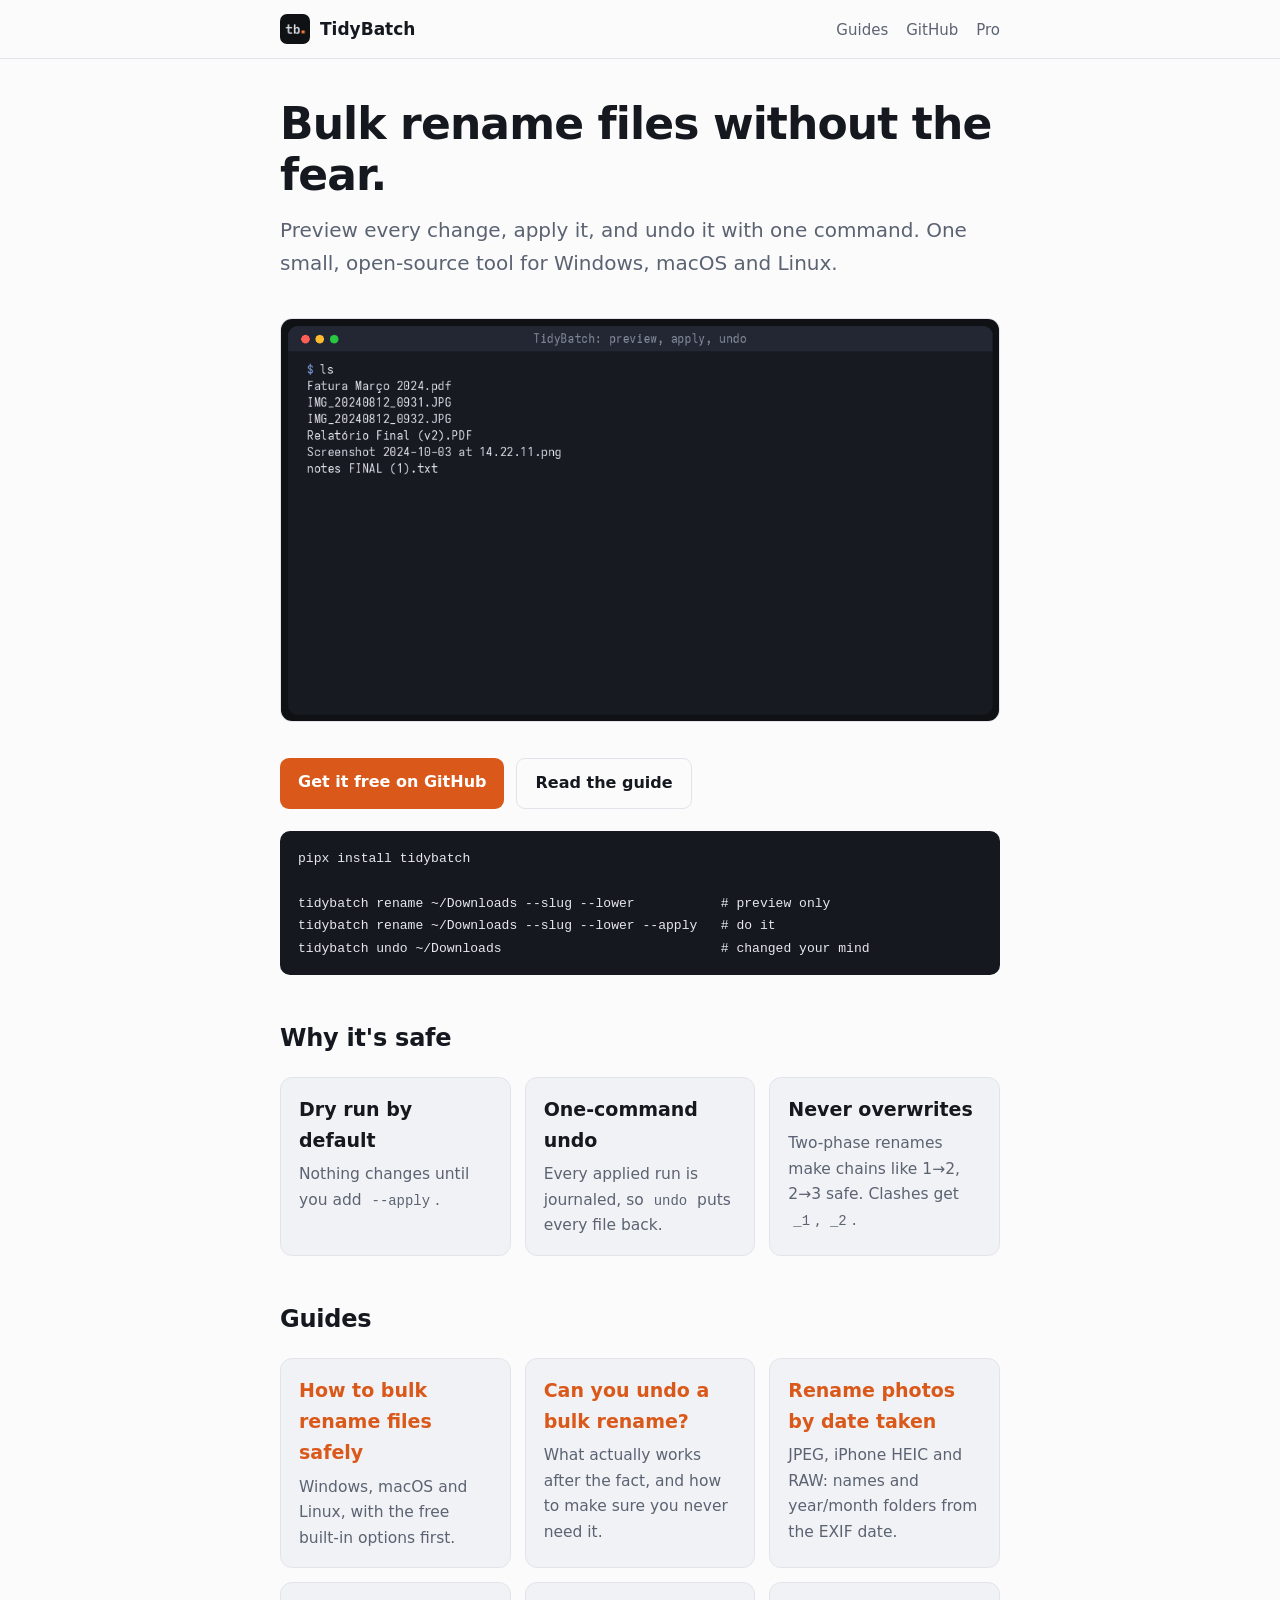
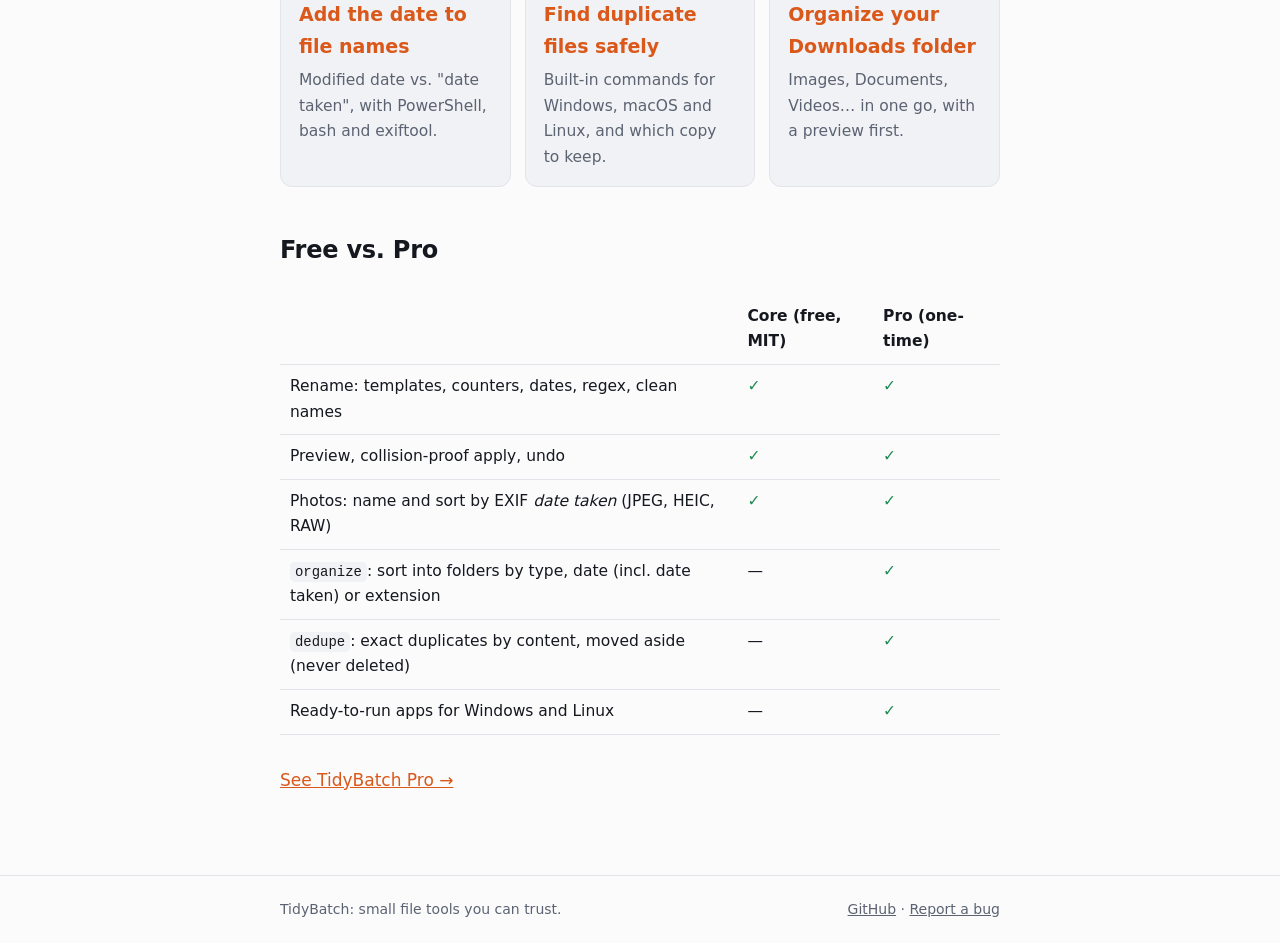
==== index.html @ 2c51a4c9 "Home: install from PyPI Co-Authored-By: Claude Opus 5.5 <noreply@anthropic.com>" ====
<!doctype html>
<html lang="en">
<head>
<meta charset="utf-8">
<meta name="viewport" content="width=device-width, initial-scale=1">
<title>TidyBatch: bulk rename files without the fear</title>
<meta name="description" content="TidyBatch renames files in bulk with a dry-run preview, collision-proof renames and one-command undo. Free and open source, with a Pro version for organizing and de-duplicating.">
<link rel="canonical" href="https://tidybatch.github.io/">
<link rel="icon" href="/assets/avatar.png">
<link rel="stylesheet" href="/assets/style.css">
<meta property="og:title" content="TidyBatch: bulk rename files without the fear">
<meta property="og:description" content="Preview every change, apply it, undo it with one command. Free and open source.">
<meta property="og:image" content="https://tidybatch.github.io/assets/social.png">
<meta property="og:url" content="https://tidybatch.github.io/">
<meta name="twitter:card" content="summary_large_image">
<script type="application/ld+json">
{"@context":"https://schema.org","@type":"SoftwareApplication","name":"TidyBatch","applicationCategory":"UtilitiesApplication","operatingSystem":"Windows, macOS, Linux","url":"https://tidybatch.github.io/","codeRepository":"https://github.com/tidybatch/tidybatch","license":"https://opensource.org/licenses/MIT","offers":{"@type":"Offer","price":"0","priceCurrency":"EUR"}}
</script>
</head>
<body>
<header class="site"><div class="wrap">
  <a class="brand" href="/"><img src="/assets/avatar.png" alt="">TidyBatch</a>
  <nav><a href="/guides/">Guides</a><a href="https://github.com/tidybatch/tidybatch">GitHub</a><a href="https://whop.com/tidybatch/bulk-file-renamer/?utm_source=site&amp;utm_campaign=tidybatch">Pro</a></nav>
</div></header>
<main><div class="wrap">
  <h1>Bulk rename files without the fear.</h1>
  <p class="lead">Preview every change, apply it, and undo it with one command. One small, open-source tool for Windows, macOS and Linux.</p>
  <img class="demo" src="/assets/demo.gif" width="1000" height="560" alt="Terminal demo: TidyBatch previews new file names, applies them, then restores the originals with undo">
  <div class="cta">
    <a class="btn primary" href="https://github.com/tidybatch/tidybatch">Get it free on GitHub</a>
    <a class="btn ghost" href="/guides/bulk-rename-files-safely/">Read the guide</a>
  </div>
  <pre><code>pipx install tidybatch

tidybatch rename ~/Downloads --slug --lower           # preview only
tidybatch rename ~/Downloads --slug --lower --apply   # do it
tidybatch undo ~/Downloads                            # changed your mind</code></pre>

  <h2>Why it's safe</h2>
  <div class="cards">
    <div class="card"><h3>Dry run by default</h3><p>Nothing changes until you add <code>--apply</code>.</p></div>
    <div class="card"><h3>One-command undo</h3><p>Every applied run is journaled, so <code>undo</code> puts every file back.</p></div>
    <div class="card"><h3>Never overwrites</h3><p>Two-phase renames make chains like 1→2, 2→3 safe. Clashes get <code>_1</code>, <code>_2</code>.</p></div>
  </div>

  <h2>Guides</h2>
  <div class="cards">
    <div class="card"><a href="/guides/bulk-rename-files-safely/"><h3>How to bulk rename files safely</h3></a><p>Windows, macOS and Linux, with the free built-in options first.</p></div>
    <div class="card"><a href="/guides/undo-bulk-rename/"><h3>Can you undo a bulk rename?</h3></a><p>What actually works after the fact, and how to make sure you never need it.</p></div>
    <div class="card"><a href="/guides/rename-photos-by-date-taken/"><h3>Rename photos by date taken</h3></a><p>JPEG, iPhone HEIC and RAW: names and year/month folders from the EXIF date.</p></div>
    <div class="card"><a href="/guides/add-date-to-file-names/"><h3>Add the date to file names</h3></a><p>Modified date vs. "date taken", with PowerShell, bash and exiftool.</p></div>
    <div class="card"><a href="/guides/find-duplicate-files/"><h3>Find duplicate files safely</h3></a><p>Built-in commands for Windows, macOS and Linux, and which copy to keep.</p></div>
    <div class="card"><a href="/guides/organize-downloads-folder/"><h3>Organize your Downloads folder</h3></a><p>Images, Documents, Videos… in one go, with a preview first.</p></div>
  </div>

  <h2>Free vs. Pro</h2>
  <div class="table-wrap"><table>
    <tr><th></th><th>Core (free, MIT)</th><th>Pro (one-time)</th></tr>
    <tr><td>Rename: templates, counters, dates, regex, clean names</td><td class="ok">✓</td><td class="ok">✓</td></tr>
    <tr><td>Preview, collision-proof apply, undo</td><td class="ok">✓</td><td class="ok">✓</td></tr>
    <tr><td>Photos: name and sort by EXIF <em>date taken</em> (JPEG, HEIC, RAW)</td><td class="ok">✓</td><td class="ok">✓</td></tr>
    <tr><td><code>organize</code>: sort into folders by type, date (incl. date taken) or extension</td><td>—</td><td class="ok">✓</td></tr>
    <tr><td><code>dedupe</code>: exact duplicates by content, moved aside (never deleted)</td><td>—</td><td class="ok">✓</td></tr>
    <tr><td>Ready-to-run apps for Windows and Linux</td><td>—</td><td class="ok">✓</td></tr>
  </table></div>
  <p><a href="https://whop.com/tidybatch/bulk-file-renamer/?utm_source=site&amp;utm_campaign=tidybatch">See TidyBatch Pro →</a></p>
</div></main>
<footer class="site"><div class="wrap">
  <span>TidyBatch: small file tools you can trust.</span>
  <span><a href="https://github.com/tidybatch/tidybatch">GitHub</a> · <a href="https://github.com/tidybatch/tidybatch/issues">Report a bug</a></span>
</div></footer>
</body>
</html>
---- assets/style.css ----
:root {
  --bg: #fbfbfc; --panel: #f1f2f5; --text: #15181e; --dim: #5b6372; --accent: #d9581a;
  --ok: #1d8a52; --border: #e2e4ea; --code-bg: #15181e; --code-text: #e6e8ee;
  color-scheme: light;
}
@media (prefers-color-scheme: dark) {
  :root { --bg: #0f1115; --panel: #171a21; --text: #e6e8ee; --dim: #8b93a5; --accent: #ff7a3d;
    --ok: #5fd38d; --border: #262a33; --code-bg: #171a21; --code-text: #e6e8ee; color-scheme: dark; }
}
* { box-sizing: border-box; }
body { margin: 0; background: var(--bg); color: var(--text);
  font: 17px/1.65 system-ui, -apple-system, "Segoe UI", Roboto, sans-serif; }
.wrap { max-width: 760px; margin: 0 auto; padding: 0 20px; }
header.site { border-bottom: 1px solid var(--border); }
header.site .wrap { display: flex; align-items: center; justify-content: space-between; gap: 16px; padding-block: 14px; flex-wrap: wrap; }
.brand { display: flex; align-items: center; gap: 10px; color: var(--text); text-decoration: none; font-weight: 700; }
.brand img { width: 30px; height: 30px; border-radius: 7px; }
nav a { color: var(--dim); text-decoration: none; margin-left: 18px; font-size: 15px; }
nav a:hover { color: var(--text); }
main { padding-block: 40px 64px; }
h1 { font-size: clamp(30px, 5vw, 44px); line-height: 1.15; margin: 0 0 14px; letter-spacing: -0.02em; }
h2 { font-size: 24px; margin: 44px 0 10px; letter-spacing: -0.01em; }
h3 { font-size: 19px; margin: 28px 0 6px; }
p.lead { font-size: 20px; color: var(--dim); margin-top: 0; }
a { color: var(--accent); }
code { font: 0.9em ui-monospace, "SF Mono", Menlo, Consolas, monospace; background: var(--panel); padding: 2px 5px; border-radius: 5px; }
pre { background: var(--code-bg); color: var(--code-text); padding: 16px 18px; border-radius: 10px; overflow-x: auto; font-size: 14.5px; line-height: 1.55; }
pre code { background: none; padding: 0; color: inherit; }
img.demo { width: 100%; max-width: 100%; height: auto; border-radius: 12px; border: 1px solid var(--border); margin: 18px 0 6px; }
.cta { display: flex; gap: 12px; flex-wrap: wrap; margin: 22px 0; }
.btn { display: inline-block; padding: 11px 18px; border-radius: 9px; text-decoration: none; font-weight: 600; font-size: 16px; }
.btn.primary { background: var(--accent); color: #fff; }
.btn.ghost { border: 1px solid var(--border); color: var(--text); }
.cards { display: grid; grid-template-columns: repeat(auto-fit, minmax(220px, 1fr)); gap: 14px; margin: 18px 0; }
.card { background: var(--panel); border: 1px solid var(--border); border-radius: 12px; padding: 16px 18px; }
.card h3 { margin-top: 0; }
.card p { margin: 6px 0 0; color: var(--dim); font-size: 15.5px; }
.card a { text-decoration: none; }
.note { border-left: 3px solid var(--accent); background: var(--panel); padding: 12px 16px; border-radius: 0 10px 10px 0; margin: 20px 0; }
.ok { color: var(--ok); }
.table-wrap { overflow-x: auto; }
table { border-collapse: collapse; width: 100%; font-size: 15.5px; margin: 14px 0; }
th, td { border-bottom: 1px solid var(--border); padding: 9px 10px; text-align: left; vertical-align: top; }
footer.site { border-top: 1px solid var(--border); color: var(--dim); font-size: 14px; }
footer.site .wrap { padding-block: 22px; display: flex; gap: 18px; flex-wrap: wrap; justify-content: space-between; }
footer.site a { color: var(--dim); }
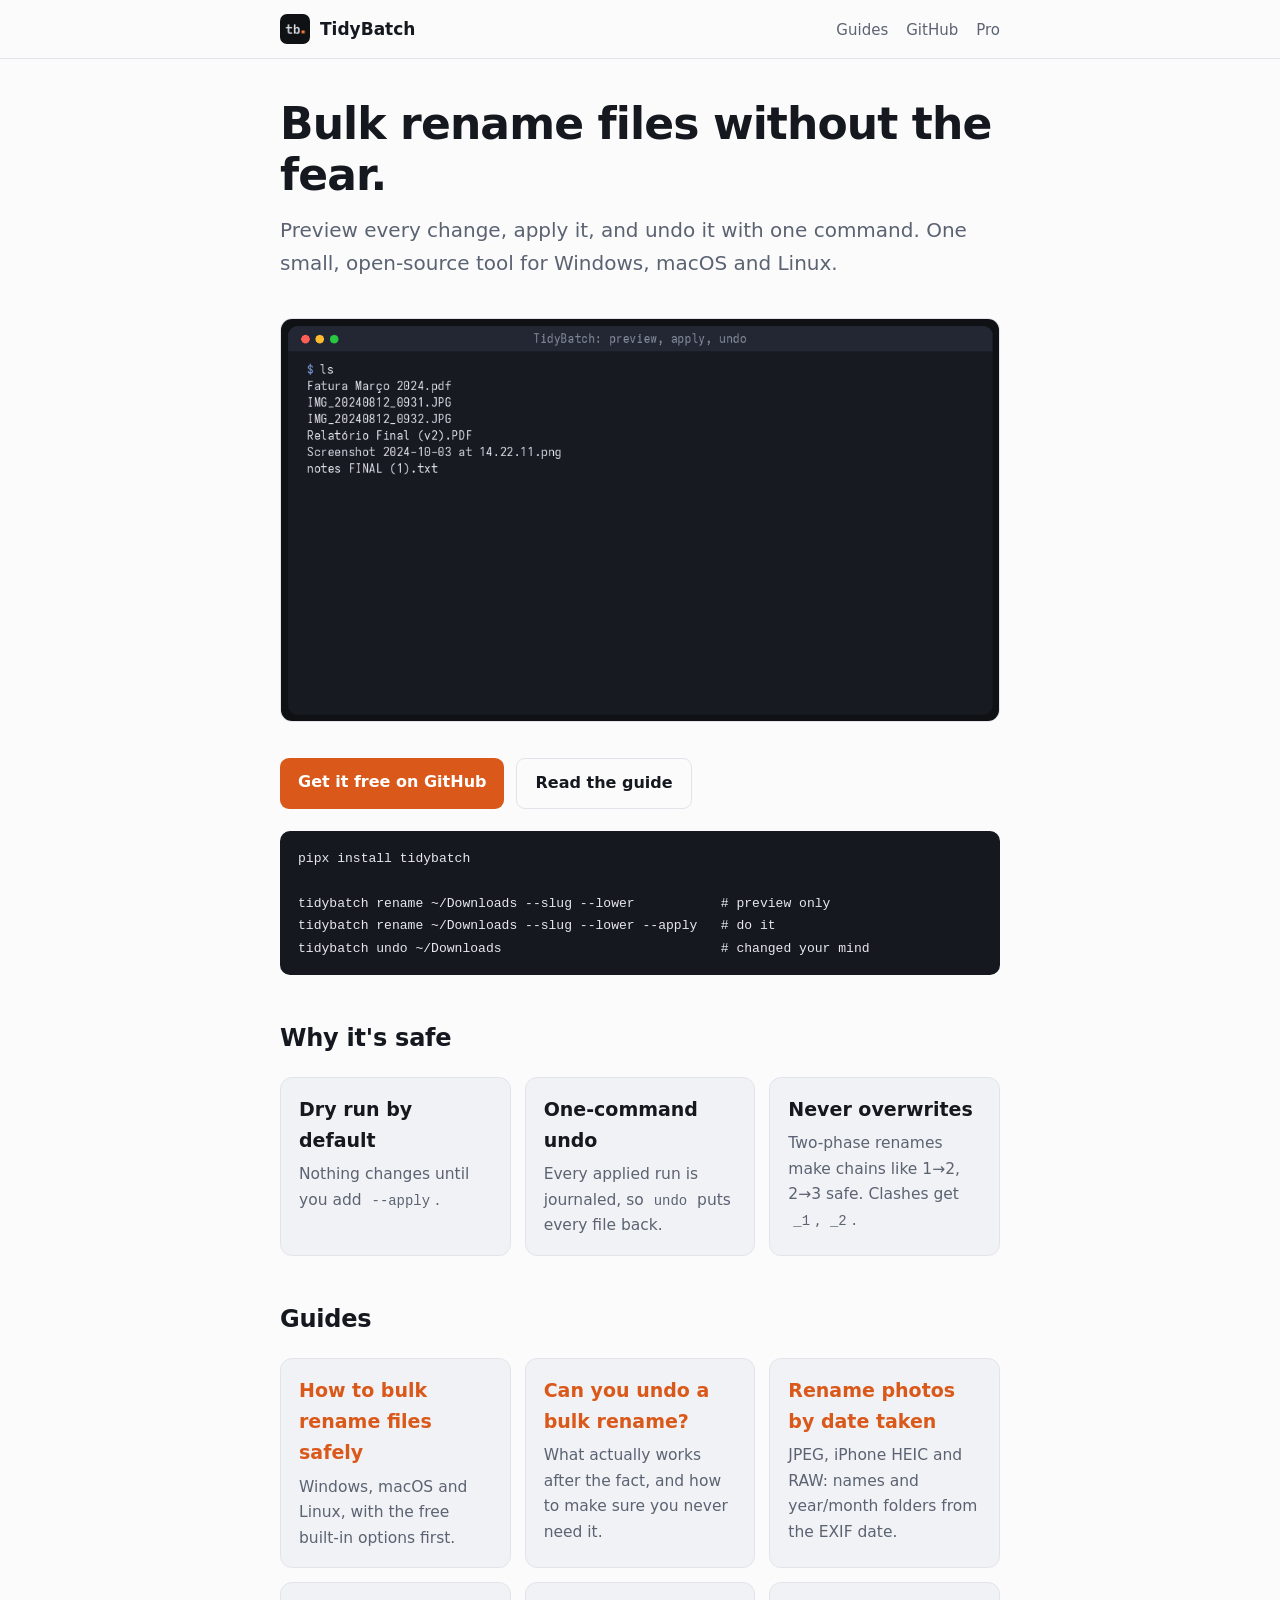
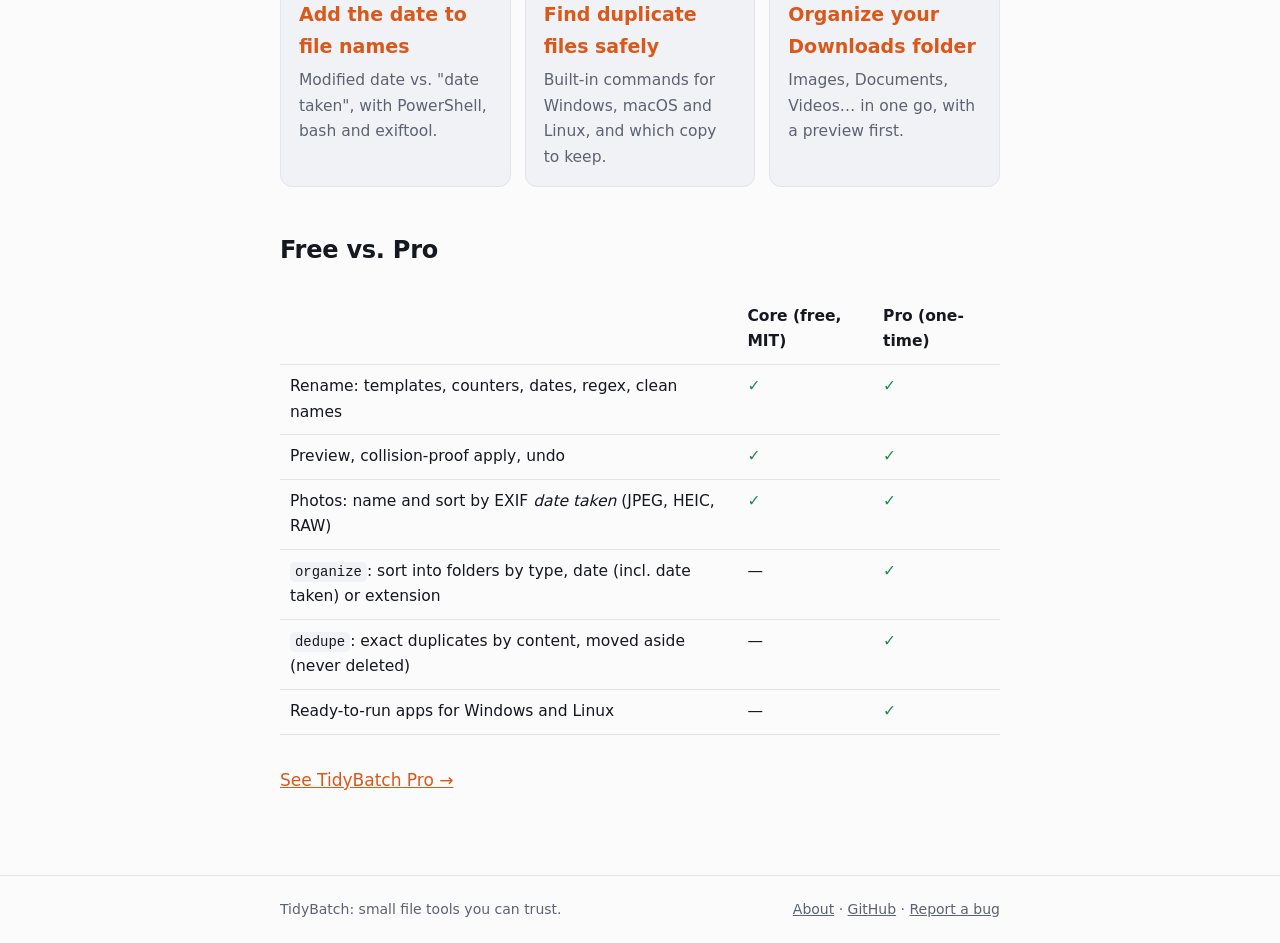
==== commit 1a62101f: "Add About / facts page, link from home footer and sitemap" ====
--- a/index.html
+++ b/index.html
@@ -4,7 +4,7 @@
 <meta charset="utf-8">
 <meta name="viewport" content="width=device-width, initial-scale=1">
 <title>TidyBatch: bulk rename files without the fear</title>
-<meta name="description" content="TidyBatch renames files in bulk with a dry-run preview, collision-proof renames and one-command undo. Free and open source, with a Pro version for organizing and de-duplicating.">
+<meta name="description" content="Rename files in bulk with a dry-run preview, collision-proof renames and one-command undo. Free and open source; Pro organizes and de-duplicates.">
 <link rel="canonical" href="https://tidybatch.github.io/">
 <link rel="icon" href="/assets/avatar.png">
 <link rel="stylesheet" href="/assets/style.css">
@@ -67,7 +67,7 @@
 </div></main>
 <footer class="site"><div class="wrap">
   <span>TidyBatch: small file tools you can trust.</span>
-  <span><a href="https://github.com/tidybatch/tidybatch">GitHub</a> · <a href="https://github.com/tidybatch/tidybatch/issues">Report a bug</a></span>
+  <span><a href="/about/">About</a> · <a href="https://github.com/tidybatch/tidybatch">GitHub</a> · <a href="https://github.com/tidybatch/tidybatch/issues">Report a bug</a></span>
 </div></footer>
 </body>
 </html>
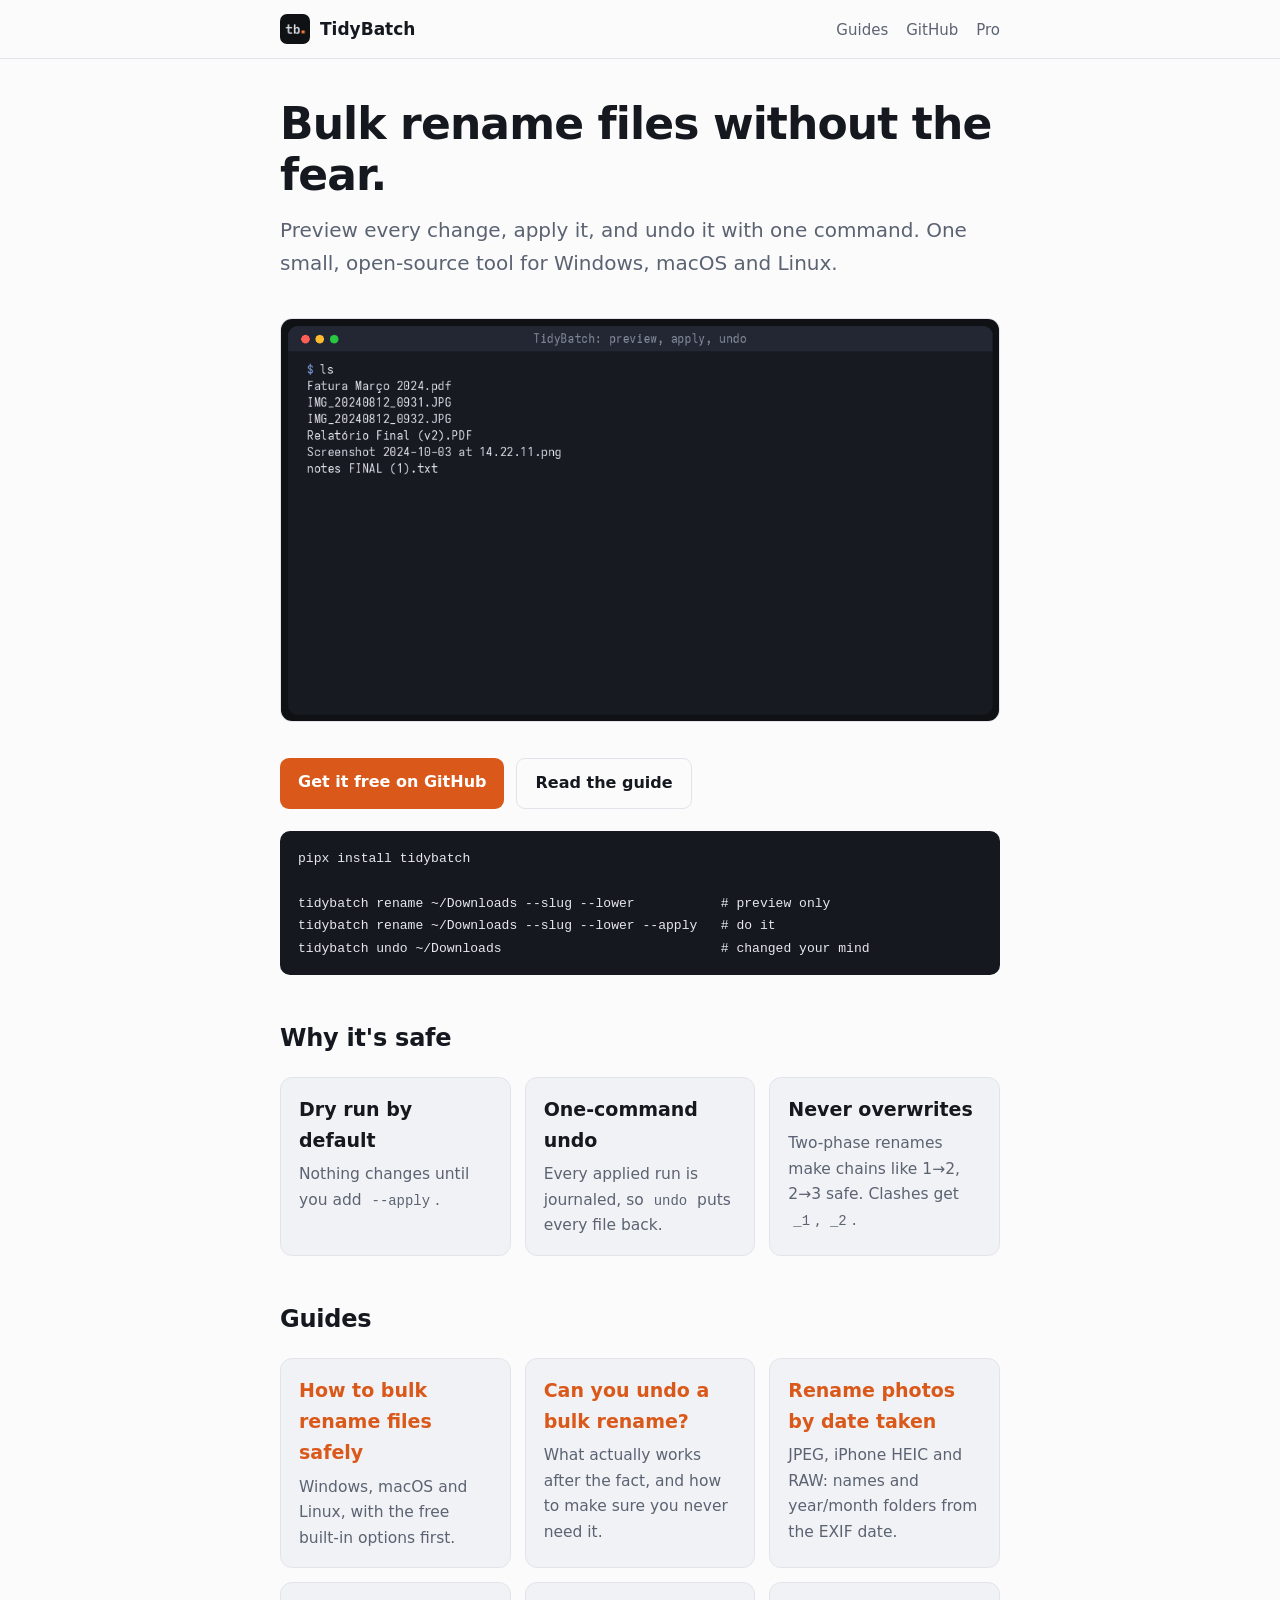
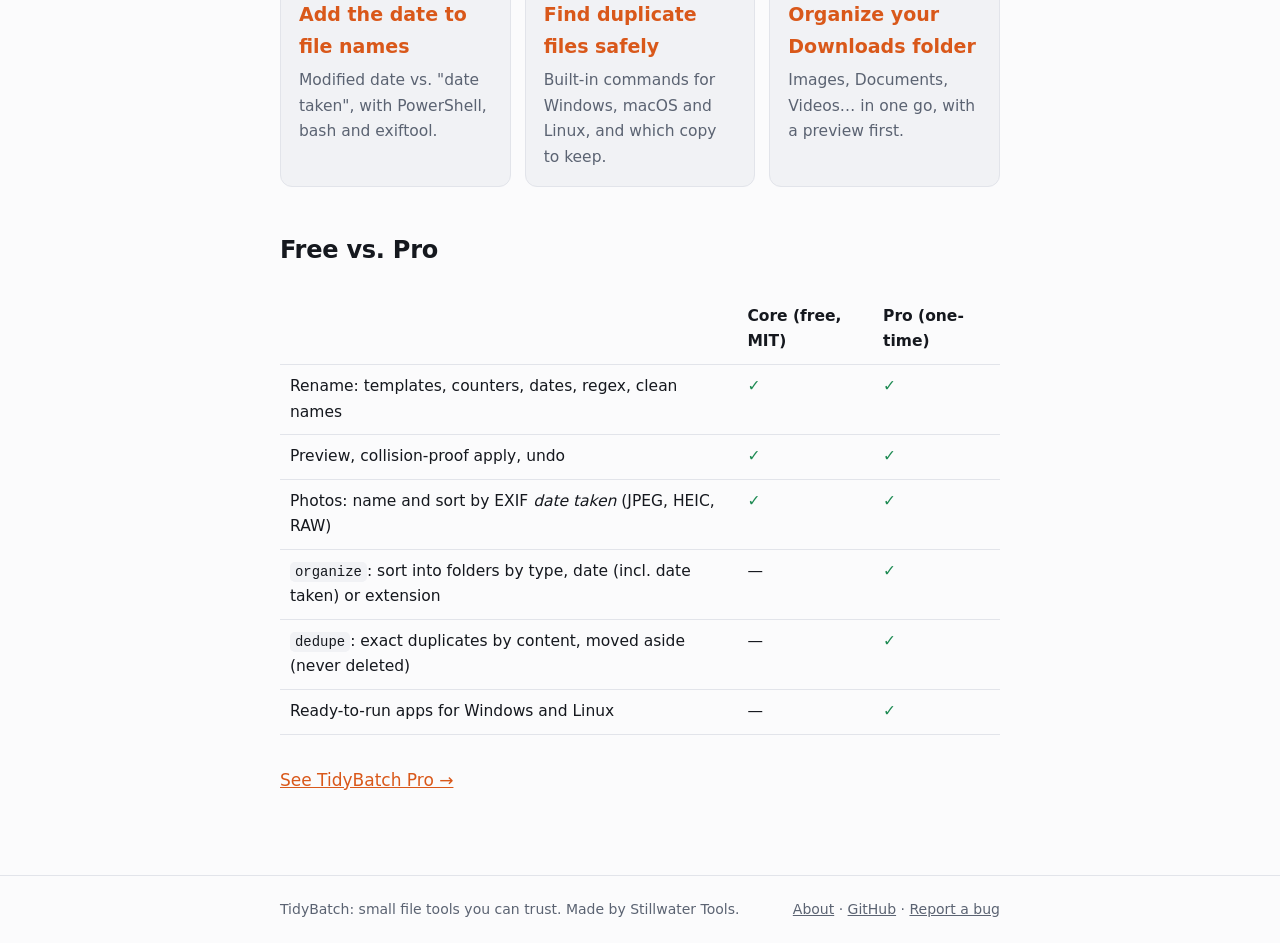
==== commit 94671f4b: "Footer and About: Made by Stillwater Tools" ====
--- a/index.html
+++ b/index.html
@@ -66,7 +66,7 @@
   <p><a href="https://whop.com/tidybatch/bulk-file-renamer/?utm_source=site&amp;utm_campaign=tidybatch">See TidyBatch Pro →</a></p>
 </div></main>
 <footer class="site"><div class="wrap">
-  <span>TidyBatch: small file tools you can trust.</span>
+  <span>TidyBatch: small file tools you can trust. Made by Stillwater Tools.</span>
   <span><a href="/about/">About</a> · <a href="https://github.com/tidybatch/tidybatch">GitHub</a> · <a href="https://github.com/tidybatch/tidybatch/issues">Report a bug</a></span>
 </div></footer>
 </body>
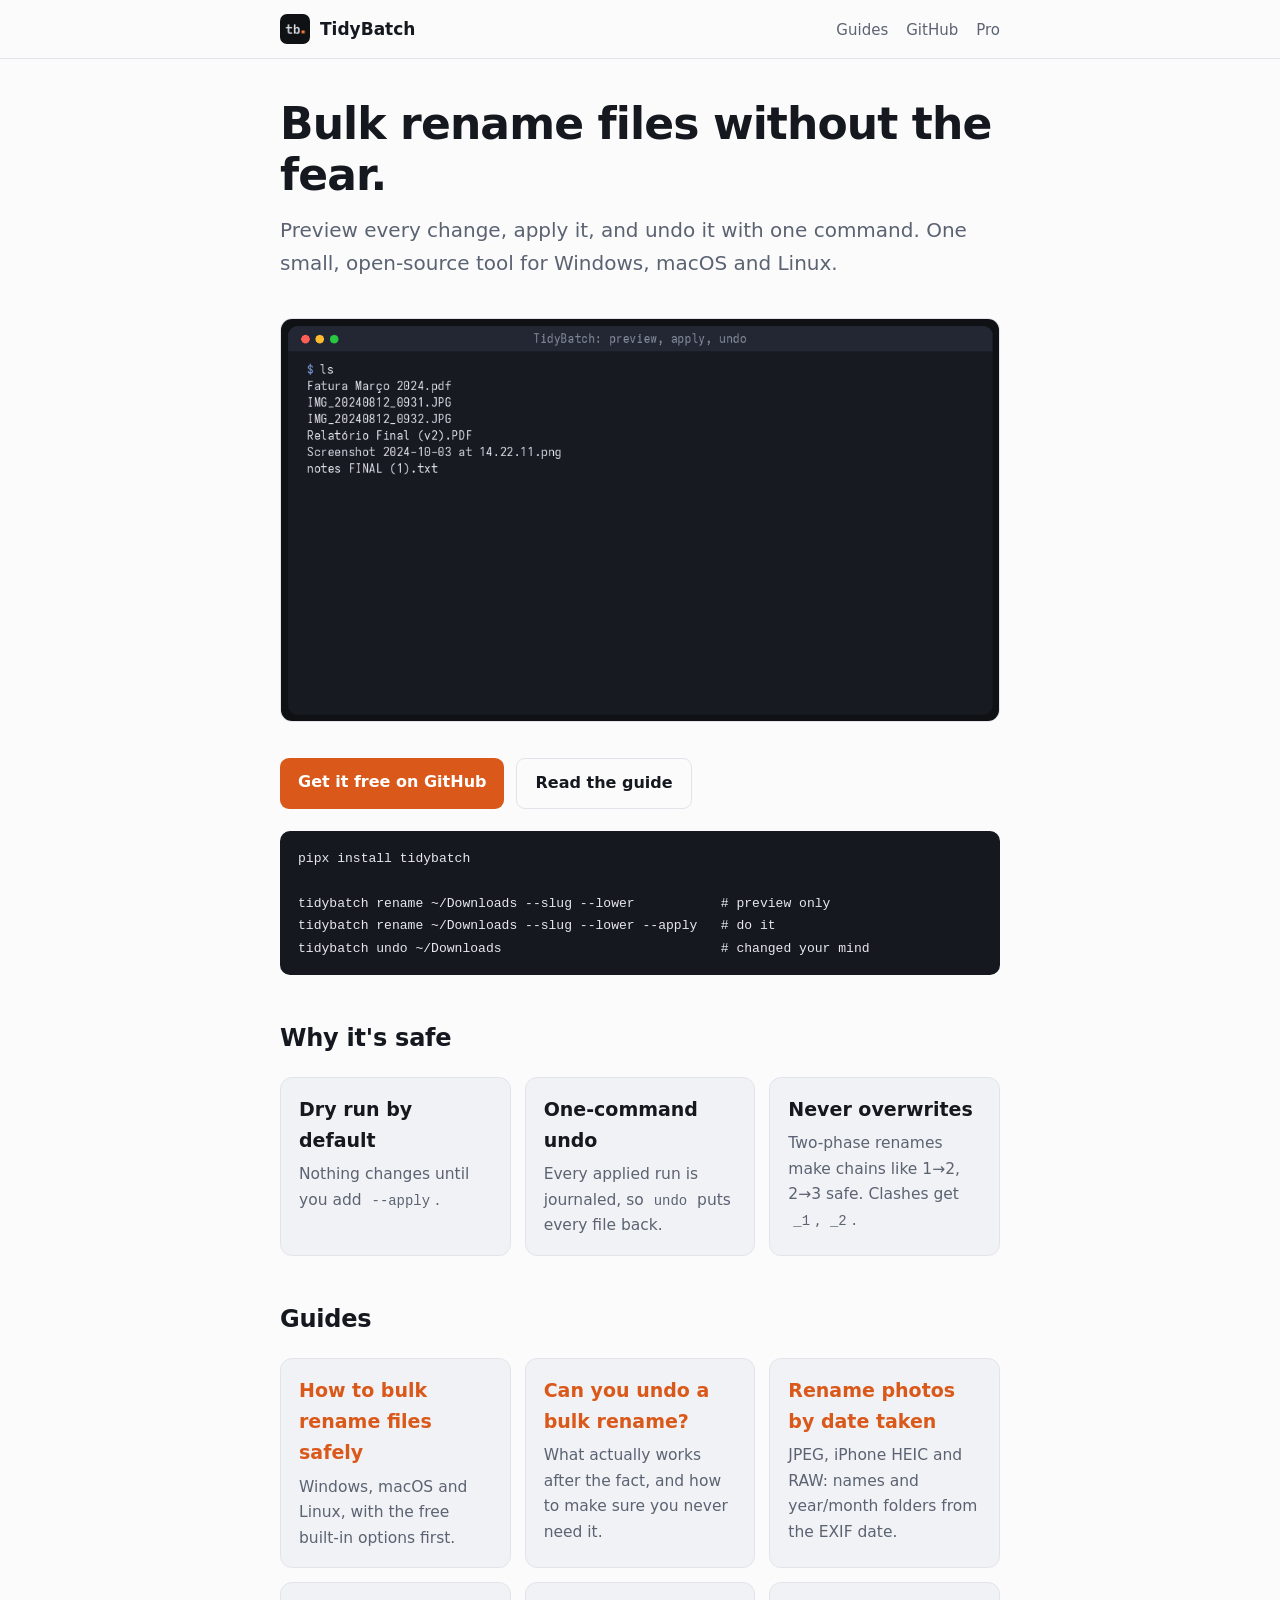
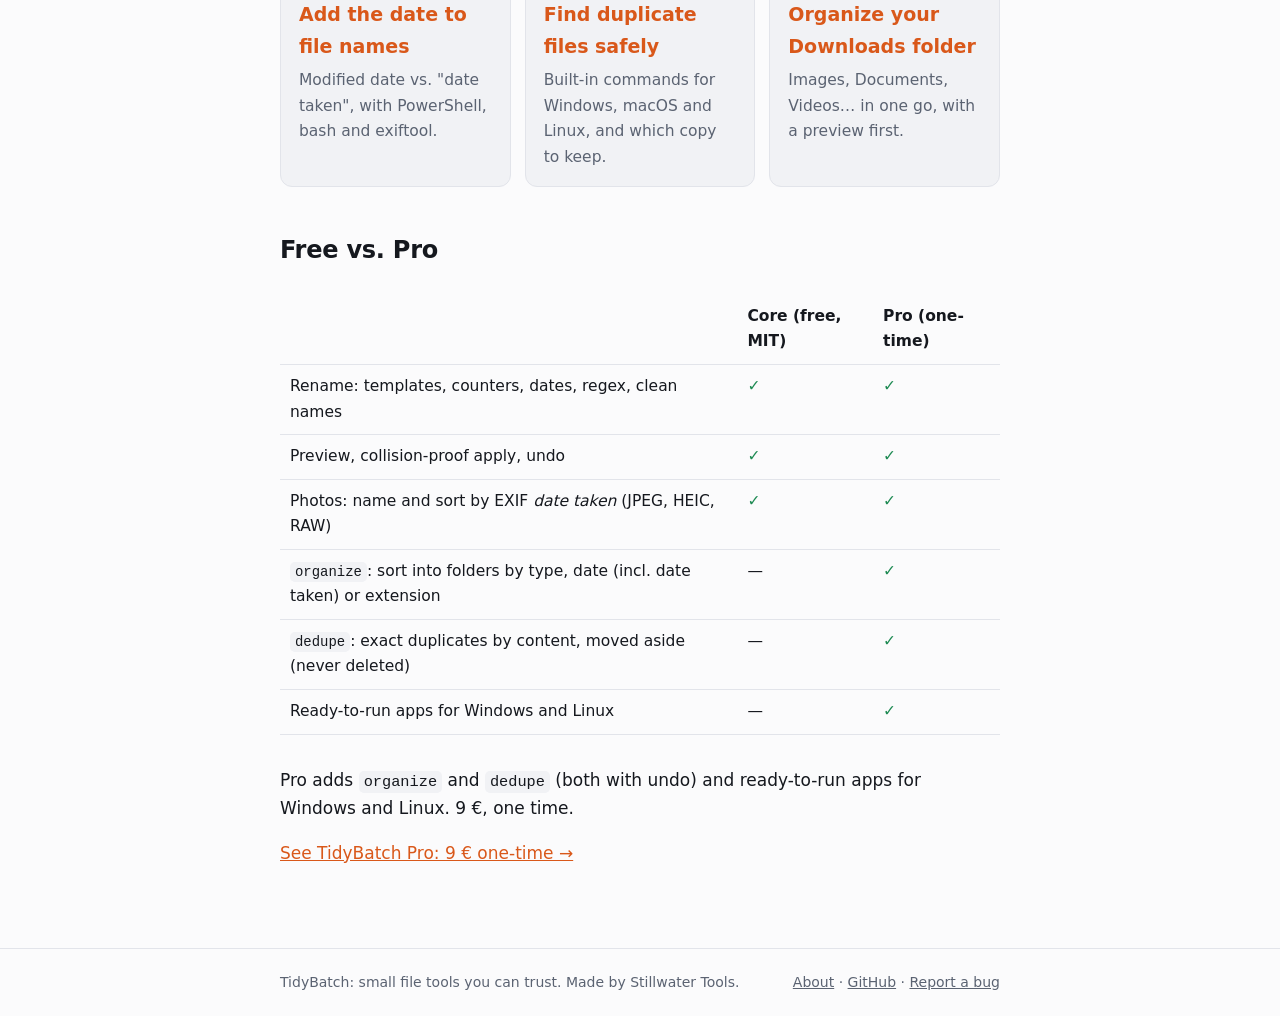
==== commit 64b9043c: "Show the 9 EUR price and a Pro line on home and guides (funnel M1-M3) Co-Authored-By: Claude Sonnet " ====
--- a/index.html
+++ b/index.html
@@ -63,7 +63,8 @@
     <tr><td><code>dedupe</code>: exact duplicates by content, moved aside (never deleted)</td><td>—</td><td class="ok">✓</td></tr>
     <tr><td>Ready-to-run apps for Windows and Linux</td><td>—</td><td class="ok">✓</td></tr>
   </table></div>
-  <p><a href="https://whop.com/tidybatch/bulk-file-renamer/?utm_source=site&amp;utm_campaign=tidybatch">See TidyBatch Pro →</a></p>
+  <p>Pro adds <code>organize</code> and <code>dedupe</code> (both with undo) and ready-to-run apps for Windows and Linux. 9 €, one time.</p>
+  <p><a href="https://whop.com/tidybatch/bulk-file-renamer/?utm_source=site&amp;utm_campaign=tidybatch">See TidyBatch Pro: 9 € one-time →</a></p>
 </div></main>
 <footer class="site"><div class="wrap">
   <span>TidyBatch: small file tools you can trust. Made by Stillwater Tools.</span>
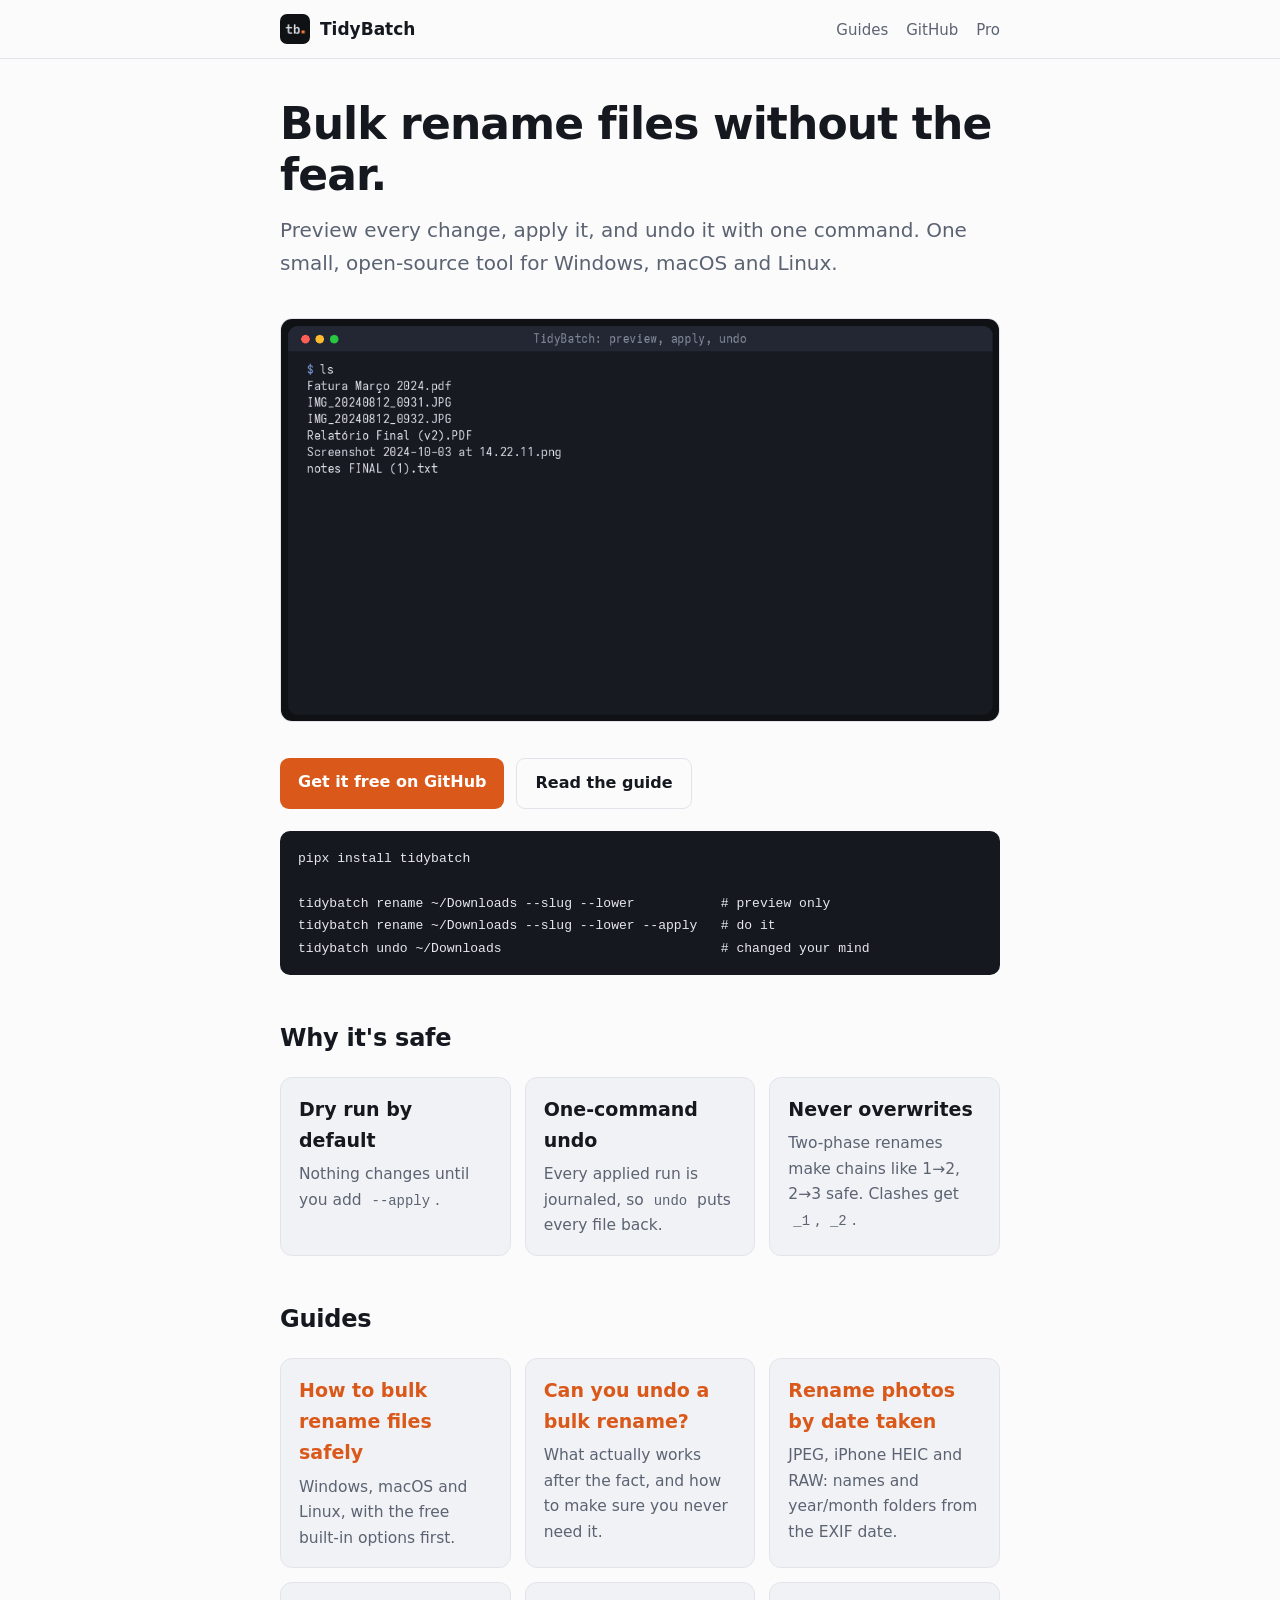
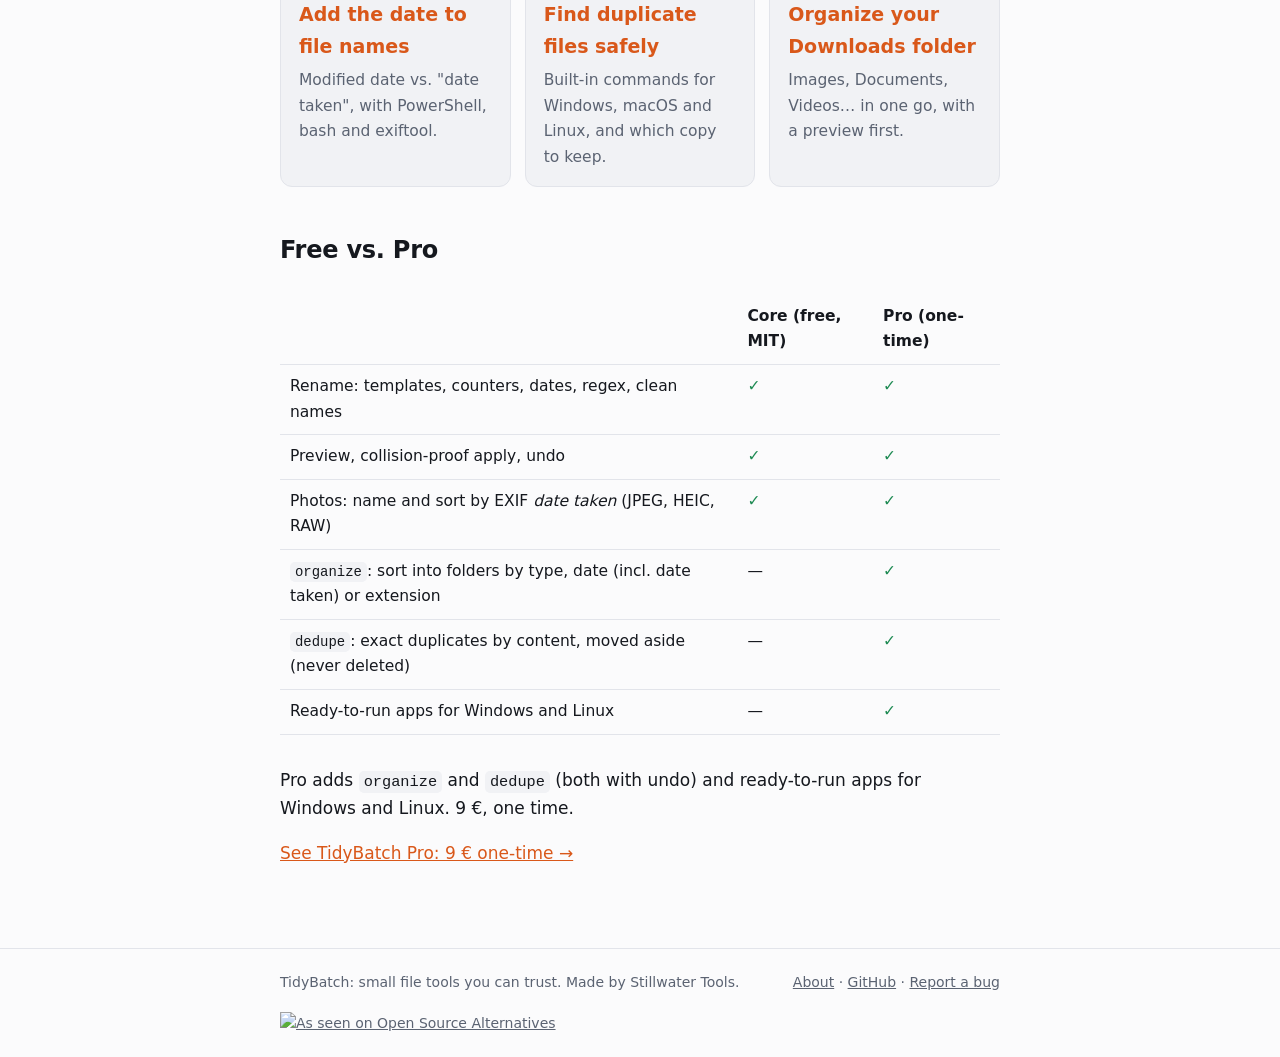
==== commit 0225c53c: "Remove stray editor text from the safe-rename guide; add the Open Source Alternatives badge to the f" ====
--- a/index.html
+++ b/index.html
@@ -69,6 +69,7 @@
 <footer class="site"><div class="wrap">
   <span>TidyBatch: small file tools you can trust. Made by Stillwater Tools.</span>
   <span><a href="/about/">About</a> · <a href="https://github.com/tidybatch/tidybatch">GitHub</a> · <a href="https://github.com/tidybatch/tidybatch/issues">Report a bug</a></span>
+  <span><a href="https://www.opensourcealternatives.to"><img src="https://www.opensourcealternatives.to/badge-osa.svg" alt="As seen on Open Source Alternatives" height="28"></a></span>
 </div></footer>
 </body>
 </html>
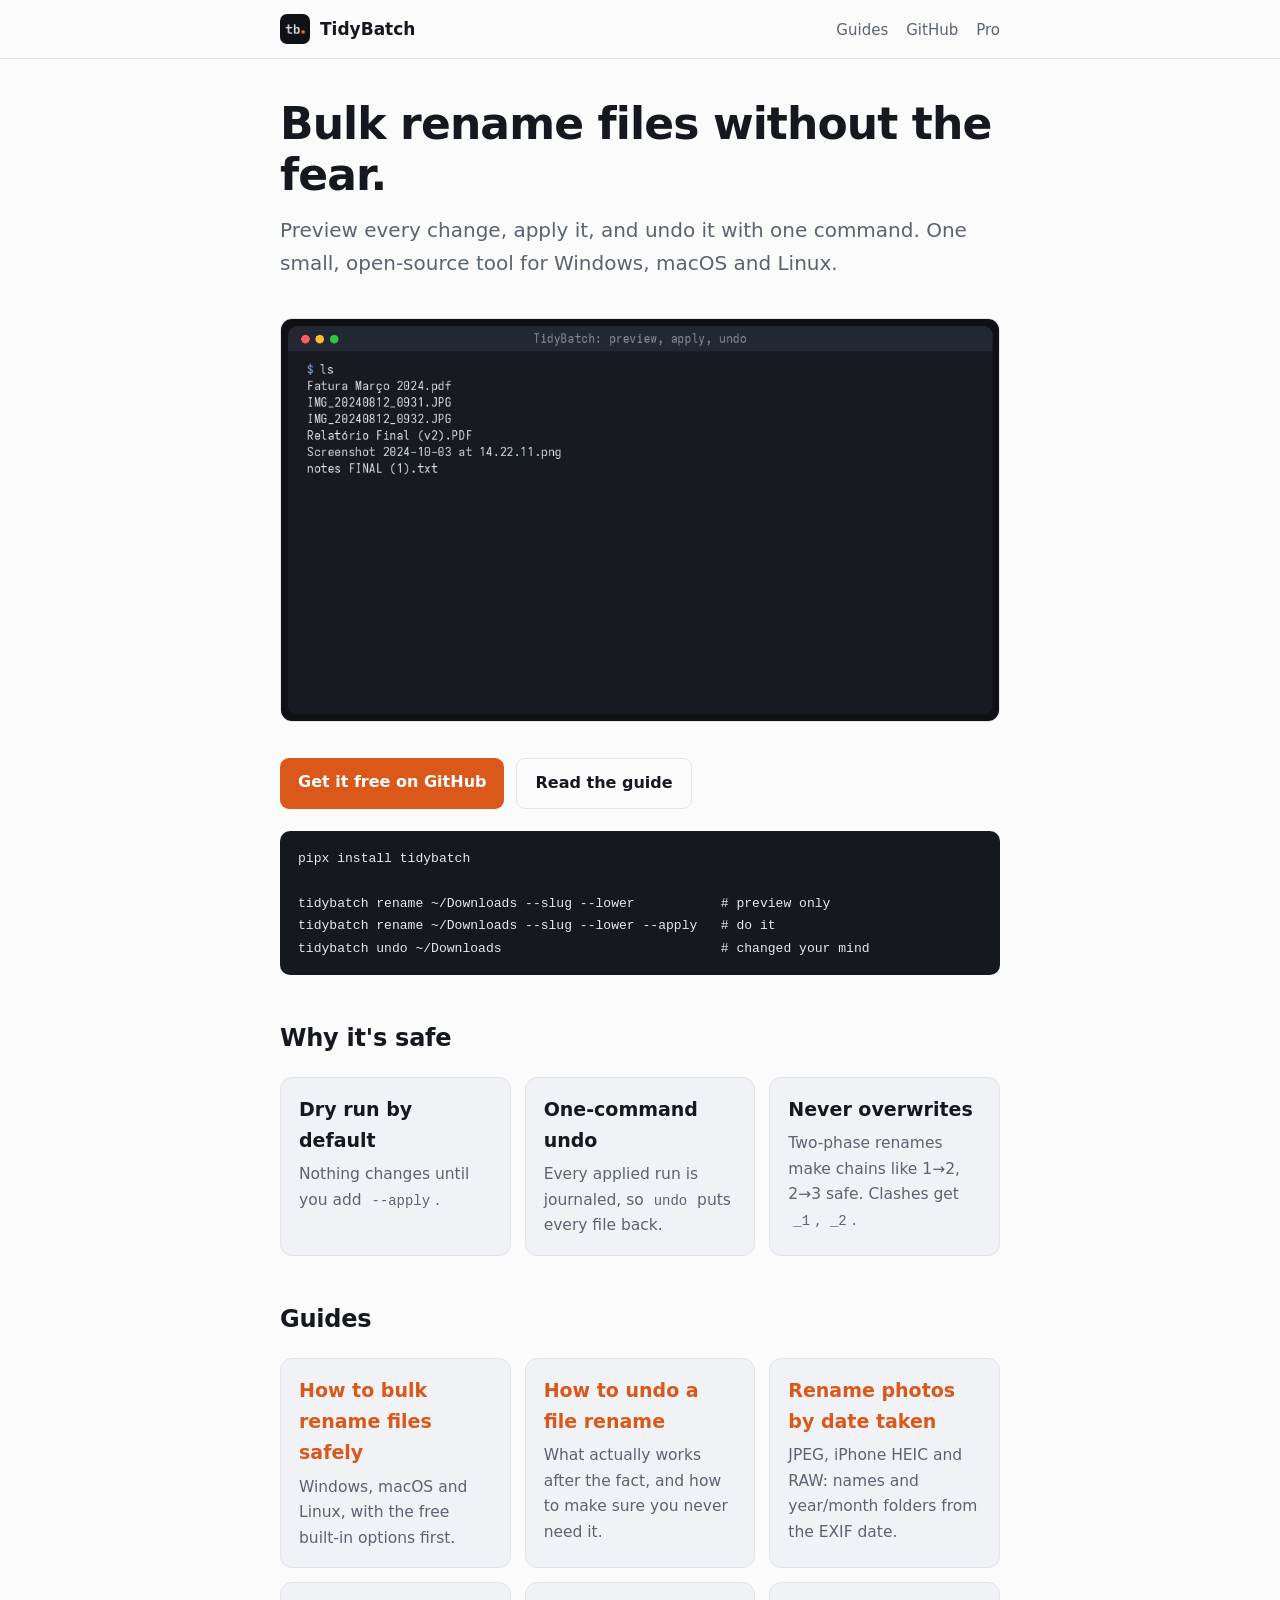
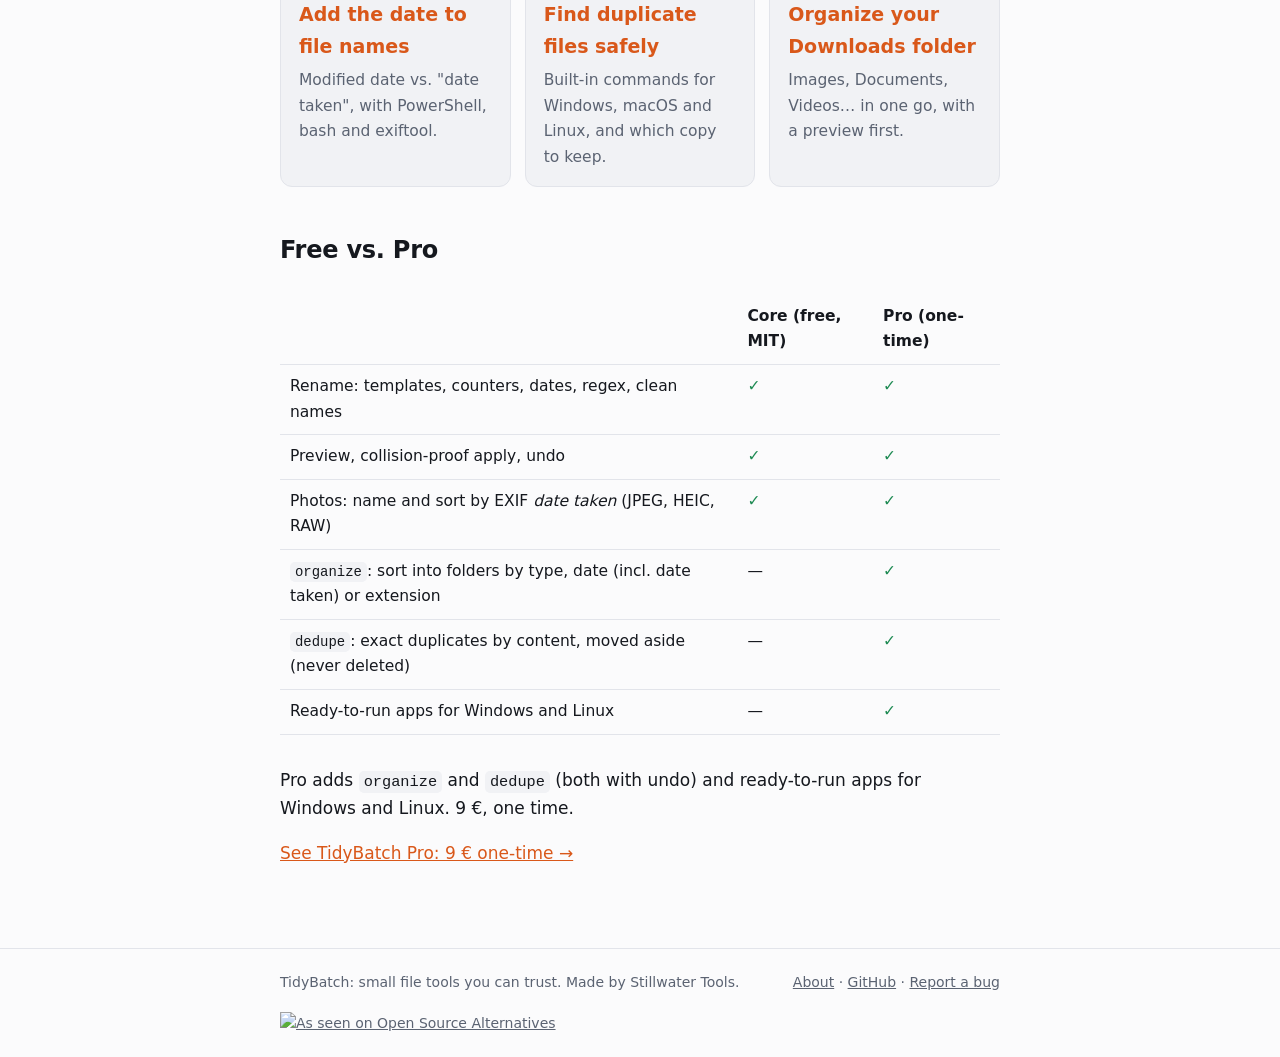
==== commit 800b89b5: "Undo guide: title, description and H1 match the real searches (how to undo a file rename) Search Con" ====
--- a/index.html
+++ b/index.html
@@ -46,7 +46,7 @@
   <h2>Guides</h2>
   <div class="cards">
     <div class="card"><a href="/guides/bulk-rename-files-safely/"><h3>How to bulk rename files safely</h3></a><p>Windows, macOS and Linux, with the free built-in options first.</p></div>
-    <div class="card"><a href="/guides/undo-bulk-rename/"><h3>Can you undo a bulk rename?</h3></a><p>What actually works after the fact, and how to make sure you never need it.</p></div>
+    <div class="card"><a href="/guides/undo-bulk-rename/"><h3>How to undo a file rename</h3></a><p>What actually works after the fact, and how to make sure you never need it.</p></div>
     <div class="card"><a href="/guides/rename-photos-by-date-taken/"><h3>Rename photos by date taken</h3></a><p>JPEG, iPhone HEIC and RAW: names and year/month folders from the EXIF date.</p></div>
     <div class="card"><a href="/guides/add-date-to-file-names/"><h3>Add the date to file names</h3></a><p>Modified date vs. "date taken", with PowerShell, bash and exiftool.</p></div>
     <div class="card"><a href="/guides/find-duplicate-files/"><h3>Find duplicate files safely</h3></a><p>Built-in commands for Windows, macOS and Linux, and which copy to keep.</p></div>
